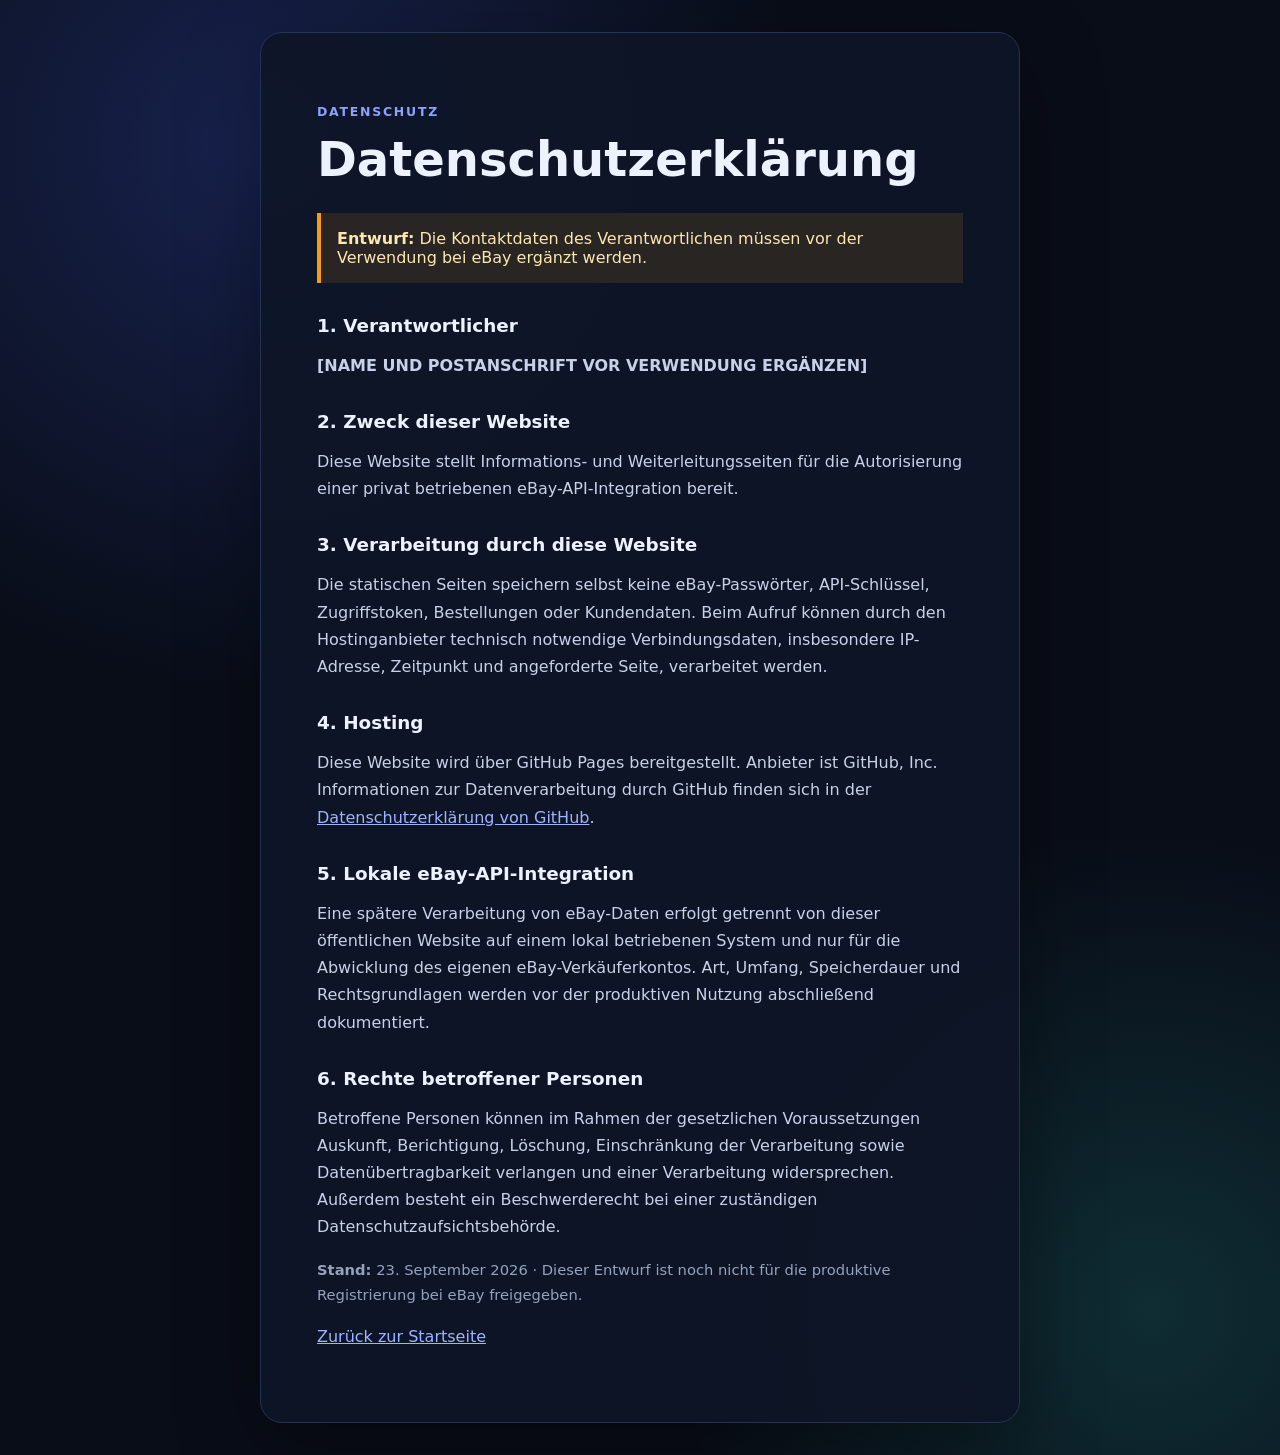
==== datenschutz/index.html @ 26360dab "Add eBay API authorization pages" ====
<!doctype html>
<html lang="de">
<head>
  <meta charset="utf-8">
  <meta name="viewport" content="width=device-width, initial-scale=1">
  <title>Datenschutzerklärung – eBay-API-Verbindung</title>
  <link rel="stylesheet" href="../style.css">
</head>
<body>
  <main class="card legal">
    <p class="eyebrow">DATENSCHUTZ</p>
    <h1>Datenschutzerklärung</h1>

    <div class="warning">
      <strong>Entwurf:</strong> Die Kontaktdaten des Verantwortlichen müssen vor der Verwendung bei eBay ergänzt werden.
    </div>

    <h2>1. Verantwortlicher</h2>
    <p><strong>[NAME UND POSTANSCHRIFT VOR VERWENDUNG ERGÄNZEN]</strong></p>

    <h2>2. Zweck dieser Website</h2>
    <p>Diese Website stellt Informations- und Weiterleitungsseiten für die Autorisierung einer privat betriebenen eBay-API-Integration bereit.</p>

    <h2>3. Verarbeitung durch diese Website</h2>
    <p>Die statischen Seiten speichern selbst keine eBay-Passwörter, API-Schlüssel, Zugriffstoken, Bestellungen oder Kundendaten. Beim Aufruf können durch den Hostinganbieter technisch notwendige Verbindungsdaten, insbesondere IP-Adresse, Zeitpunkt und angeforderte Seite, verarbeitet werden.</p>

    <h2>4. Hosting</h2>
    <p>Diese Website wird über GitHub Pages bereitgestellt. Anbieter ist GitHub, Inc. Informationen zur Datenverarbeitung durch GitHub finden sich in der <a href="https://docs.github.com/de/site-policy/privacy-policies/github-general-privacy-statement">Datenschutzerklärung von GitHub</a>.</p>

    <h2>5. Lokale eBay-API-Integration</h2>
    <p>Eine spätere Verarbeitung von eBay-Daten erfolgt getrennt von dieser öffentlichen Website auf einem lokal betriebenen System und nur für die Abwicklung des eigenen eBay-Verkäuferkontos. Art, Umfang, Speicherdauer und Rechtsgrundlagen werden vor der produktiven Nutzung abschließend dokumentiert.</p>

    <h2>6. Rechte betroffener Personen</h2>
    <p>Betroffene Personen können im Rahmen der gesetzlichen Voraussetzungen Auskunft, Berichtigung, Löschung, Einschränkung der Verarbeitung sowie Datenübertragbarkeit verlangen und einer Verarbeitung widersprechen. Außerdem besteht ein Beschwerderecht bei einer zuständigen Datenschutzaufsichtsbehörde.</p>

    <p class="note"><strong>Stand:</strong> 23. September 2026 · Dieser Entwurf ist noch nicht für die produktive Registrierung bei eBay freigegeben.</p>
    <p><a href="../">Zurück zur Startseite</a></p>
  </main>
</body>
</html>
---- style.css ----
:root {
  color-scheme: dark;
  font-family: Inter, ui-sans-serif, system-ui, -apple-system, BlinkMacSystemFont, "Segoe UI", sans-serif;
  background: #090d18;
  color: #edf2ff;
}
* { box-sizing: border-box; }
body {
  min-height: 100vh;
  margin: 0;
  display: grid;
  place-items: center;
  padding: 32px 18px;
  background:
    radial-gradient(circle at 20% 10%, rgba(67, 97, 238, .25), transparent 34rem),
    radial-gradient(circle at 90% 90%, rgba(45, 212, 191, .16), transparent 30rem),
    #090d18;
}
.card {
  width: min(760px, 100%);
  padding: clamp(28px, 5vw, 56px);
  border: 1px solid #263251;
  border-radius: 22px;
  background: rgba(14, 21, 38, .92);
  box-shadow: 0 24px 80px rgba(0, 0, 0, .35);
}
.eyebrow { color: #8da2fb; font-weight: 800; letter-spacing: .14em; font-size: .78rem; }
h1 { margin: .25em 0 .6em; font-size: clamp(2rem, 7vw, 3.6rem); line-height: 1.02; }
h2 { margin-top: 2rem; font-size: 1.15rem; }
p { color: #c7d1e8; line-height: 1.7; }
a { color: #9fb4ff; }
nav { display: grid; gap: 12px; margin: 30px 0; }
nav a {
  padding: 14px 16px;
  border: 1px solid #344364;
  border-radius: 12px;
  text-decoration: none;
  background: #131d35;
}
nav a:hover { border-color: #7892f5; background: #182544; }
.note { color: #94a3bd; font-size: .92rem; }
.warning {
  margin: 24px 0;
  padding: 16px;
  border-left: 4px solid #f59e0b;
  background: rgba(245, 158, 11, .12);
  color: #fde7b0;
}
.status { text-align: center; }
.symbol {
  display: grid;
  place-items: center;
  width: 76px;
  height: 76px;
  margin: 0 auto 24px;
  border-radius: 50%;
  font-size: 2.7rem;
  font-weight: 800;
}
.success .symbol { color: #5eead4; background: rgba(45, 212, 191, .14); }
.declined .symbol { color: #fca5a5; background: rgba(248, 113, 113, .14); }
.legal h1 { font-size: clamp(2rem, 6vw, 3rem); }
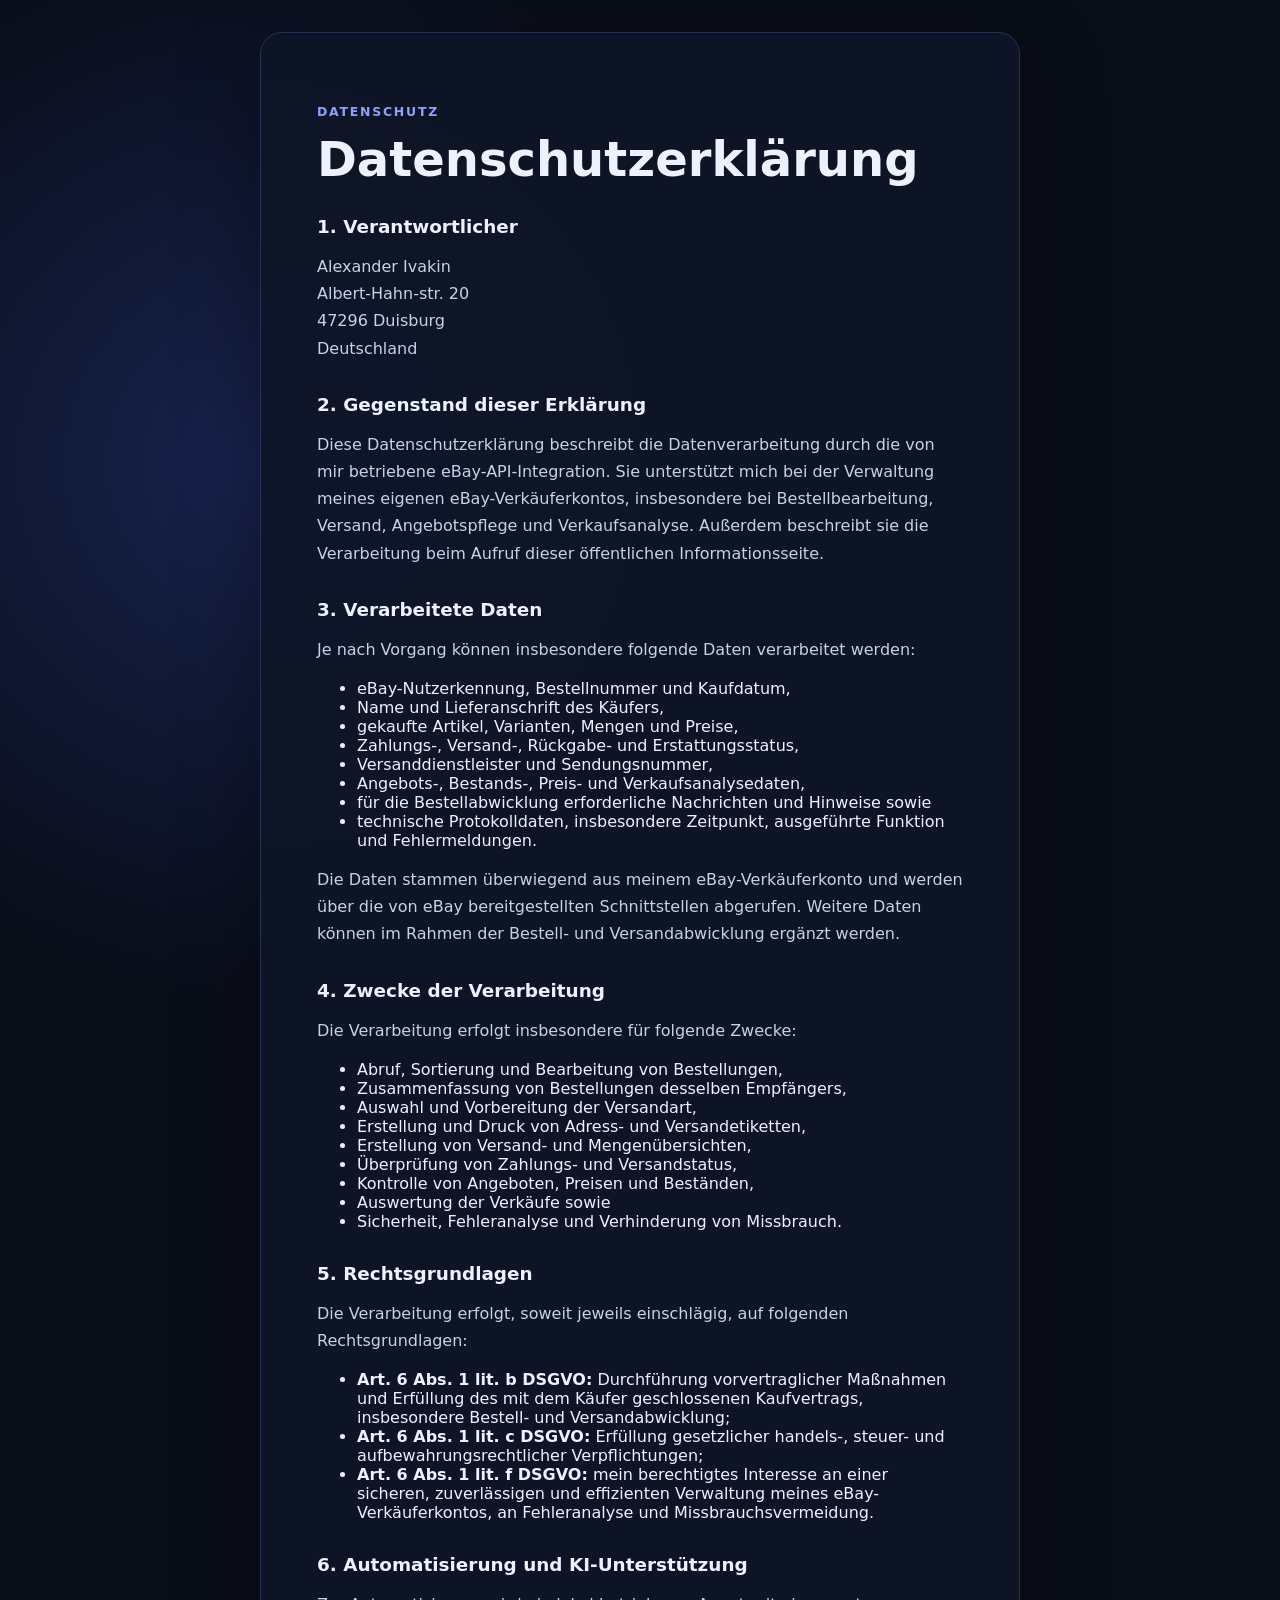
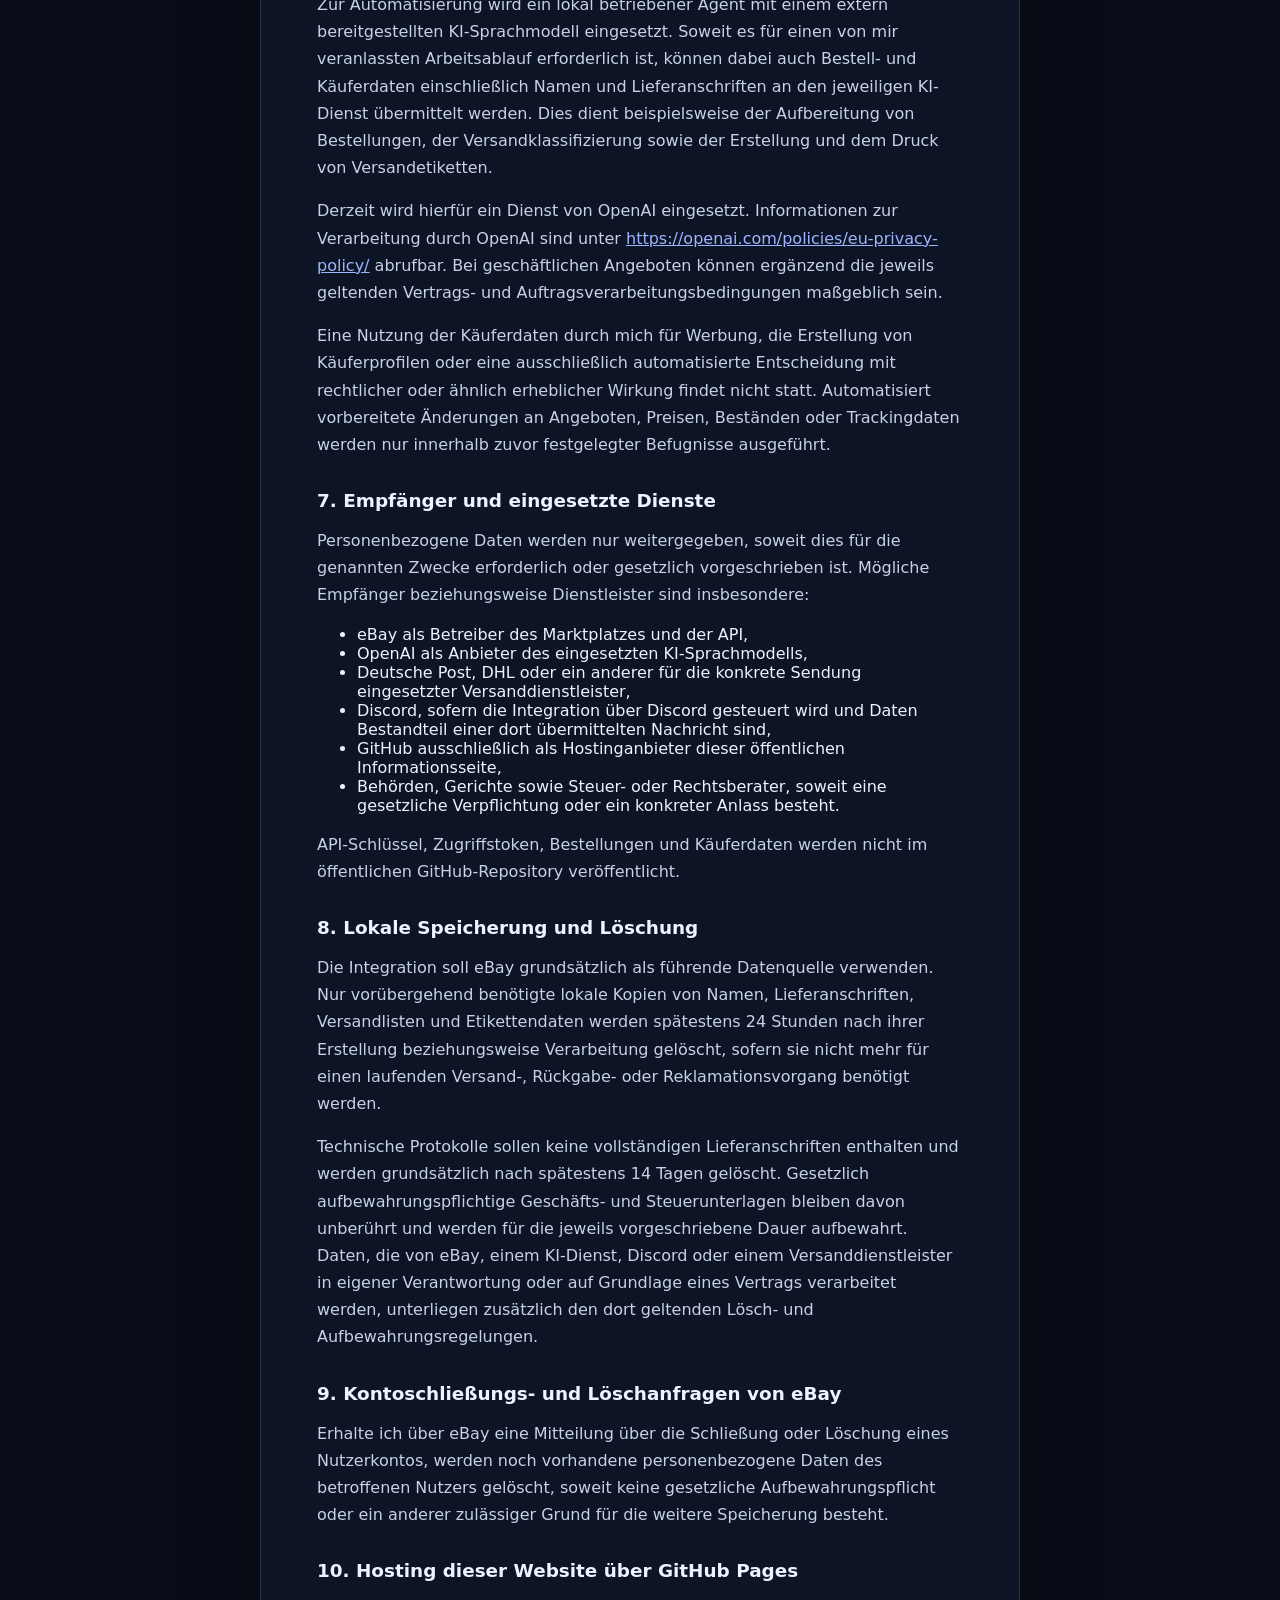
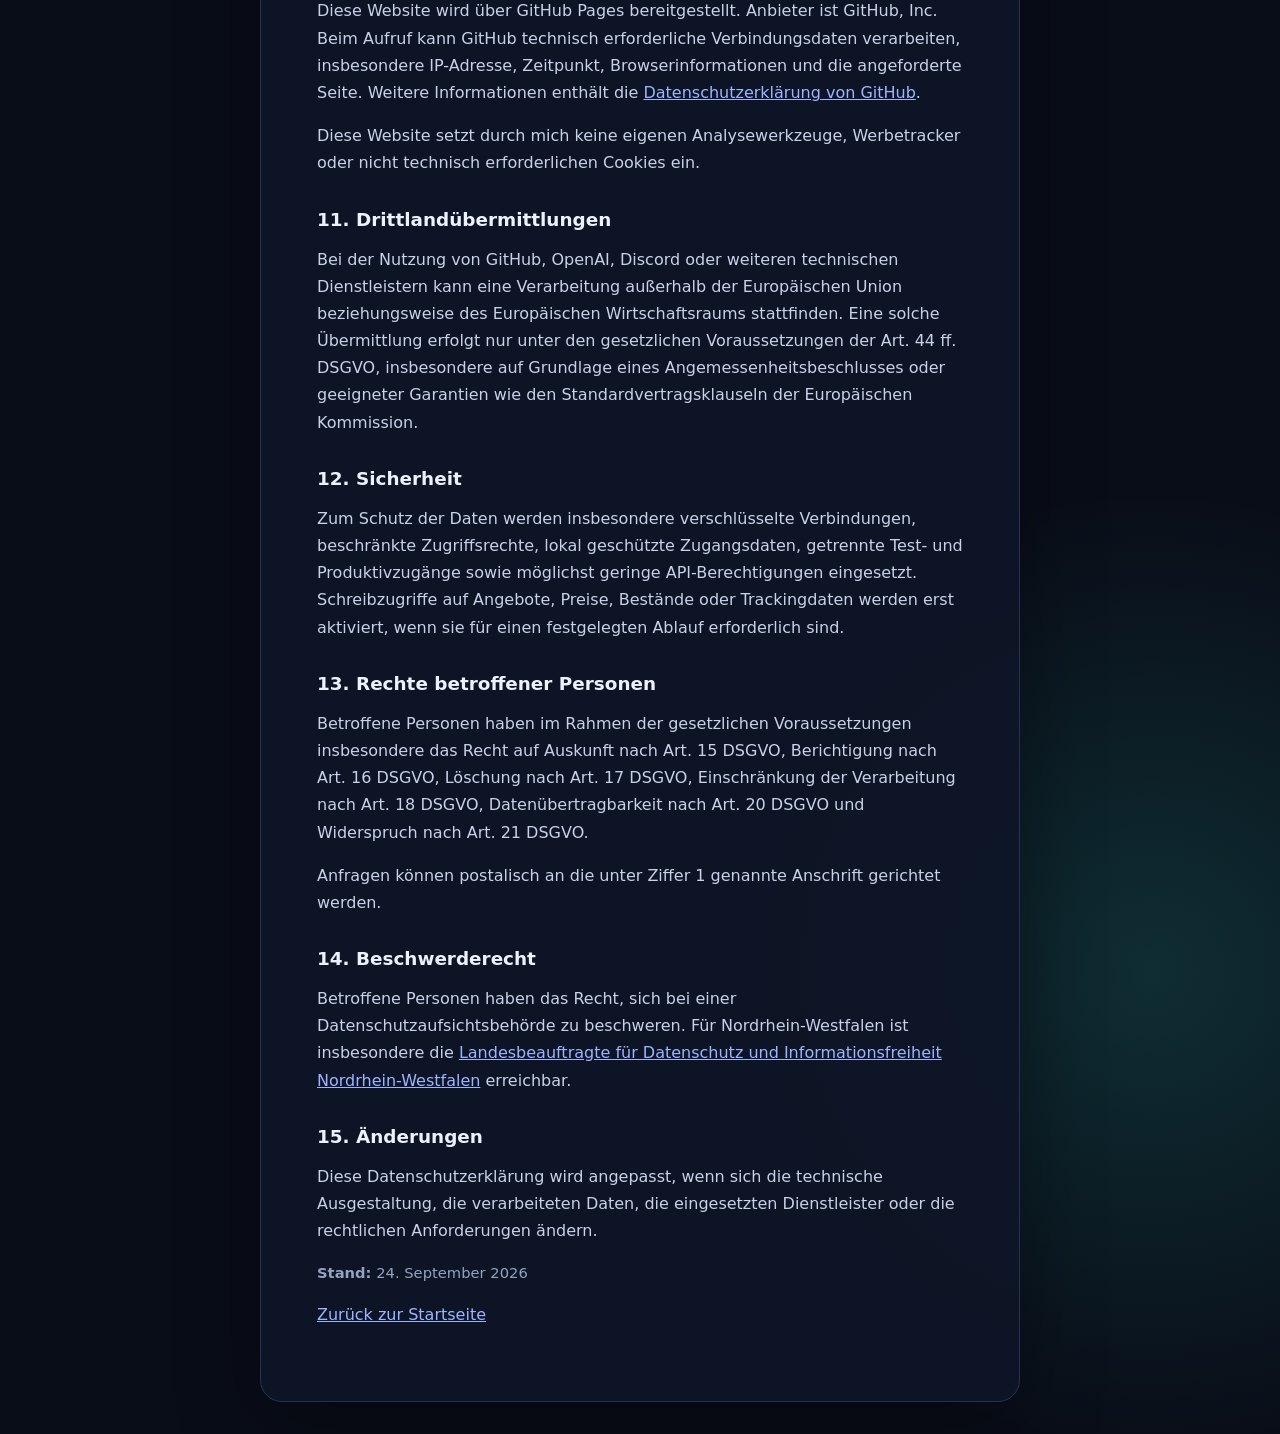
==== commit 985f8874: "docs: publish eBay API privacy policy" ====
--- a/datenschutz/index.html
+++ b/datenschutz/index.html
@@ -3,7 +3,7 @@
 <head>
   <meta charset="utf-8">
   <meta name="viewport" content="width=device-width, initial-scale=1">
-  <title>Datenschutzerklärung – eBay-API-Verbindung</title>
+  <title>Datenschutzerklärung – eBay-API-Integration</title>
   <link rel="stylesheet" href="../style.css">
 </head>
 <body>
@@ -11,29 +11,98 @@
     <p class="eyebrow">DATENSCHUTZ</p>
     <h1>Datenschutzerklärung</h1>
 
-    <div class="warning">
-      <strong>Entwurf:</strong> Die Kontaktdaten des Verantwortlichen müssen vor der Verwendung bei eBay ergänzt werden.
-    </div>
+    <h2>1. Verantwortlicher</h2>
+    <p>
+      Alexander Ivakin<br>
+      Albert-Hahn-str. 20<br>
+      47296 Duisburg<br>
+      Deutschland
+    </p>
 
-    <h2>1. Verantwortlicher</h2>
-    <p><strong>[NAME UND POSTANSCHRIFT VOR VERWENDUNG ERGÄNZEN]</strong></p>
+    <h2>2. Gegenstand dieser Erklärung</h2>
+    <p>Diese Datenschutzerklärung beschreibt die Datenverarbeitung durch die von mir betriebene eBay-API-Integration. Sie unterstützt mich bei der Verwaltung meines eigenen eBay-Verkäuferkontos, insbesondere bei Bestellbearbeitung, Versand, Angebotspflege und Verkaufsanalyse. Außerdem beschreibt sie die Verarbeitung beim Aufruf dieser öffentlichen Informationsseite.</p>
 
-    <h2>2. Zweck dieser Website</h2>
-    <p>Diese Website stellt Informations- und Weiterleitungsseiten für die Autorisierung einer privat betriebenen eBay-API-Integration bereit.</p>
+    <h2>3. Verarbeitete Daten</h2>
+    <p>Je nach Vorgang können insbesondere folgende Daten verarbeitet werden:</p>
+    <ul>
+      <li>eBay-Nutzerkennung, Bestellnummer und Kaufdatum,</li>
+      <li>Name und Lieferanschrift des Käufers,</li>
+      <li>gekaufte Artikel, Varianten, Mengen und Preise,</li>
+      <li>Zahlungs-, Versand-, Rückgabe- und Erstattungsstatus,</li>
+      <li>Versanddienstleister und Sendungsnummer,</li>
+      <li>Angebots-, Bestands-, Preis- und Verkaufsanalysedaten,</li>
+      <li>für die Bestellabwicklung erforderliche Nachrichten und Hinweise sowie</li>
+      <li>technische Protokolldaten, insbesondere Zeitpunkt, ausgeführte Funktion und Fehlermeldungen.</li>
+    </ul>
+    <p>Die Daten stammen überwiegend aus meinem eBay-Verkäuferkonto und werden über die von eBay bereitgestellten Schnittstellen abgerufen. Weitere Daten können im Rahmen der Bestell- und Versandabwicklung ergänzt werden.</p>
 
-    <h2>3. Verarbeitung durch diese Website</h2>
-    <p>Die statischen Seiten speichern selbst keine eBay-Passwörter, API-Schlüssel, Zugriffstoken, Bestellungen oder Kundendaten. Beim Aufruf können durch den Hostinganbieter technisch notwendige Verbindungsdaten, insbesondere IP-Adresse, Zeitpunkt und angeforderte Seite, verarbeitet werden.</p>
+    <h2>4. Zwecke der Verarbeitung</h2>
+    <p>Die Verarbeitung erfolgt insbesondere für folgende Zwecke:</p>
+    <ul>
+      <li>Abruf, Sortierung und Bearbeitung von Bestellungen,</li>
+      <li>Zusammenfassung von Bestellungen desselben Empfängers,</li>
+      <li>Auswahl und Vorbereitung der Versandart,</li>
+      <li>Erstellung und Druck von Adress- und Versandetiketten,</li>
+      <li>Erstellung von Versand- und Mengenübersichten,</li>
+      <li>Überprüfung von Zahlungs- und Versandstatus,</li>
+      <li>Kontrolle von Angeboten, Preisen und Beständen,</li>
+      <li>Auswertung der Verkäufe sowie</li>
+      <li>Sicherheit, Fehleranalyse und Verhinderung von Missbrauch.</li>
+    </ul>
 
-    <h2>4. Hosting</h2>
-    <p>Diese Website wird über GitHub Pages bereitgestellt. Anbieter ist GitHub, Inc. Informationen zur Datenverarbeitung durch GitHub finden sich in der <a href="https://docs.github.com/de/site-policy/privacy-policies/github-general-privacy-statement">Datenschutzerklärung von GitHub</a>.</p>
+    <h2>5. Rechtsgrundlagen</h2>
+    <p>Die Verarbeitung erfolgt, soweit jeweils einschlägig, auf folgenden Rechtsgrundlagen:</p>
+    <ul>
+      <li><strong>Art. 6 Abs. 1 lit. b DSGVO:</strong> Durchführung vorvertraglicher Maßnahmen und Erfüllung des mit dem Käufer geschlossenen Kaufvertrags, insbesondere Bestell- und Versandabwicklung;</li>
+      <li><strong>Art. 6 Abs. 1 lit. c DSGVO:</strong> Erfüllung gesetzlicher handels-, steuer- und aufbewahrungsrechtlicher Verpflichtungen;</li>
+      <li><strong>Art. 6 Abs. 1 lit. f DSGVO:</strong> mein berechtigtes Interesse an einer sicheren, zuverlässigen und effizienten Verwaltung meines eBay-Verkäuferkontos, an Fehleranalyse und Missbrauchsvermeidung.</li>
+    </ul>
 
-    <h2>5. Lokale eBay-API-Integration</h2>
-    <p>Eine spätere Verarbeitung von eBay-Daten erfolgt getrennt von dieser öffentlichen Website auf einem lokal betriebenen System und nur für die Abwicklung des eigenen eBay-Verkäuferkontos. Art, Umfang, Speicherdauer und Rechtsgrundlagen werden vor der produktiven Nutzung abschließend dokumentiert.</p>
+    <h2>6. Automatisierung und KI-Unterstützung</h2>
+    <p>Zur Automatisierung wird ein lokal betriebener Agent mit einem extern bereitgestellten KI-Sprachmodell eingesetzt. Soweit es für einen von mir veranlassten Arbeitsablauf erforderlich ist, können dabei auch Bestell- und Käuferdaten einschließlich Namen und Lieferanschriften an den jeweiligen KI-Dienst übermittelt werden. Dies dient beispielsweise der Aufbereitung von Bestellungen, der Versandklassifizierung sowie der Erstellung und dem Druck von Versandetiketten.</p>
+    <p>Derzeit wird hierfür ein Dienst von OpenAI eingesetzt. Informationen zur Verarbeitung durch OpenAI sind unter <a href="https://openai.com/policies/eu-privacy-policy/">https://openai.com/policies/eu-privacy-policy/</a> abrufbar. Bei geschäftlichen Angeboten können ergänzend die jeweils geltenden Vertrags- und Auftragsverarbeitungsbedingungen maßgeblich sein.</p>
+    <p>Eine Nutzung der Käuferdaten durch mich für Werbung, die Erstellung von Käuferprofilen oder eine ausschließlich automatisierte Entscheidung mit rechtlicher oder ähnlich erheblicher Wirkung findet nicht statt. Automatisiert vorbereitete Änderungen an Angeboten, Preisen, Beständen oder Trackingdaten werden nur innerhalb zuvor festgelegter Befugnisse ausgeführt.</p>
 
-    <h2>6. Rechte betroffener Personen</h2>
-    <p>Betroffene Personen können im Rahmen der gesetzlichen Voraussetzungen Auskunft, Berichtigung, Löschung, Einschränkung der Verarbeitung sowie Datenübertragbarkeit verlangen und einer Verarbeitung widersprechen. Außerdem besteht ein Beschwerderecht bei einer zuständigen Datenschutzaufsichtsbehörde.</p>
+    <h2>7. Empfänger und eingesetzte Dienste</h2>
+    <p>Personenbezogene Daten werden nur weitergegeben, soweit dies für die genannten Zwecke erforderlich oder gesetzlich vorgeschrieben ist. Mögliche Empfänger beziehungsweise Dienstleister sind insbesondere:</p>
+    <ul>
+      <li>eBay als Betreiber des Marktplatzes und der API,</li>
+      <li>OpenAI als Anbieter des eingesetzten KI-Sprachmodells,</li>
+      <li>Deutsche Post, DHL oder ein anderer für die konkrete Sendung eingesetzter Versanddienstleister,</li>
+      <li>Discord, sofern die Integration über Discord gesteuert wird und Daten Bestandteil einer dort übermittelten Nachricht sind,</li>
+      <li>GitHub ausschließlich als Hostinganbieter dieser öffentlichen Informationsseite,</li>
+      <li>Behörden, Gerichte sowie Steuer- oder Rechtsberater, soweit eine gesetzliche Verpflichtung oder ein konkreter Anlass besteht.</li>
+    </ul>
+    <p>API-Schlüssel, Zugriffstoken, Bestellungen und Käuferdaten werden nicht im öffentlichen GitHub-Repository veröffentlicht.</p>
 
-    <p class="note"><strong>Stand:</strong> 23. September 2026 · Dieser Entwurf ist noch nicht für die produktive Registrierung bei eBay freigegeben.</p>
+    <h2>8. Lokale Speicherung und Löschung</h2>
+    <p>Die Integration soll eBay grundsätzlich als führende Datenquelle verwenden. Nur vorübergehend benötigte lokale Kopien von Namen, Lieferanschriften, Versandlisten und Etikettendaten werden spätestens 24 Stunden nach ihrer Erstellung beziehungsweise Verarbeitung gelöscht, sofern sie nicht mehr für einen laufenden Versand-, Rückgabe- oder Reklamationsvorgang benötigt werden.</p>
+    <p>Technische Protokolle sollen keine vollständigen Lieferanschriften enthalten und werden grundsätzlich nach spätestens 14 Tagen gelöscht. Gesetzlich aufbewahrungspflichtige Geschäfts- und Steuerunterlagen bleiben davon unberührt und werden für die jeweils vorgeschriebene Dauer aufbewahrt. Daten, die von eBay, einem KI-Dienst, Discord oder einem Versanddienstleister in eigener Verantwortung oder auf Grundlage eines Vertrags verarbeitet werden, unterliegen zusätzlich den dort geltenden Lösch- und Aufbewahrungsregelungen.</p>
+
+    <h2>9. Kontoschließungs- und Löschanfragen von eBay</h2>
+    <p>Erhalte ich über eBay eine Mitteilung über die Schließung oder Löschung eines Nutzerkontos, werden noch vorhandene personenbezogene Daten des betroffenen Nutzers gelöscht, soweit keine gesetzliche Aufbewahrungspflicht oder ein anderer zulässiger Grund für die weitere Speicherung besteht.</p>
+
+    <h2>10. Hosting dieser Website über GitHub Pages</h2>
+    <p>Diese Website wird über GitHub Pages bereitgestellt. Anbieter ist GitHub, Inc. Beim Aufruf kann GitHub technisch erforderliche Verbindungsdaten verarbeiten, insbesondere IP-Adresse, Zeitpunkt, Browserinformationen und die angeforderte Seite. Weitere Informationen enthält die <a href="https://docs.github.com/de/site-policy/privacy-policies/github-general-privacy-statement">Datenschutzerklärung von GitHub</a>.</p>
+    <p>Diese Website setzt durch mich keine eigenen Analysewerkzeuge, Werbetracker oder nicht technisch erforderlichen Cookies ein.</p>
+
+    <h2>11. Drittlandübermittlungen</h2>
+    <p>Bei der Nutzung von GitHub, OpenAI, Discord oder weiteren technischen Dienstleistern kann eine Verarbeitung außerhalb der Europäischen Union beziehungsweise des Europäischen Wirtschaftsraums stattfinden. Eine solche Übermittlung erfolgt nur unter den gesetzlichen Voraussetzungen der Art. 44 ff. DSGVO, insbesondere auf Grundlage eines Angemessenheitsbeschlusses oder geeigneter Garantien wie den Standardvertragsklauseln der Europäischen Kommission.</p>
+
+    <h2>12. Sicherheit</h2>
+    <p>Zum Schutz der Daten werden insbesondere verschlüsselte Verbindungen, beschränkte Zugriffsrechte, lokal geschützte Zugangsdaten, getrennte Test- und Produktivzugänge sowie möglichst geringe API-Berechtigungen eingesetzt. Schreibzugriffe auf Angebote, Preise, Bestände oder Trackingdaten werden erst aktiviert, wenn sie für einen festgelegten Ablauf erforderlich sind.</p>
+
+    <h2>13. Rechte betroffener Personen</h2>
+    <p>Betroffene Personen haben im Rahmen der gesetzlichen Voraussetzungen insbesondere das Recht auf Auskunft nach Art. 15 DSGVO, Berichtigung nach Art. 16 DSGVO, Löschung nach Art. 17 DSGVO, Einschränkung der Verarbeitung nach Art. 18 DSGVO, Datenübertragbarkeit nach Art. 20 DSGVO und Widerspruch nach Art. 21 DSGVO.</p>
+    <p>Anfragen können postalisch an die unter Ziffer 1 genannte Anschrift gerichtet werden.</p>
+
+    <h2>14. Beschwerderecht</h2>
+    <p>Betroffene Personen haben das Recht, sich bei einer Datenschutzaufsichtsbehörde zu beschweren. Für Nordrhein-Westfalen ist insbesondere die <a href="https://www.ldi.nrw.de/beschwerde">Landesbeauftragte für Datenschutz und Informationsfreiheit Nordrhein-Westfalen</a> erreichbar.</p>
+
+    <h2>15. Änderungen</h2>
+    <p>Diese Datenschutzerklärung wird angepasst, wenn sich die technische Ausgestaltung, die verarbeiteten Daten, die eingesetzten Dienstleister oder die rechtlichen Anforderungen ändern.</p>
+
+    <p class="note"><strong>Stand:</strong> 24. September 2026</p>
     <p><a href="../">Zurück zur Startseite</a></p>
   </main>
 </body>
